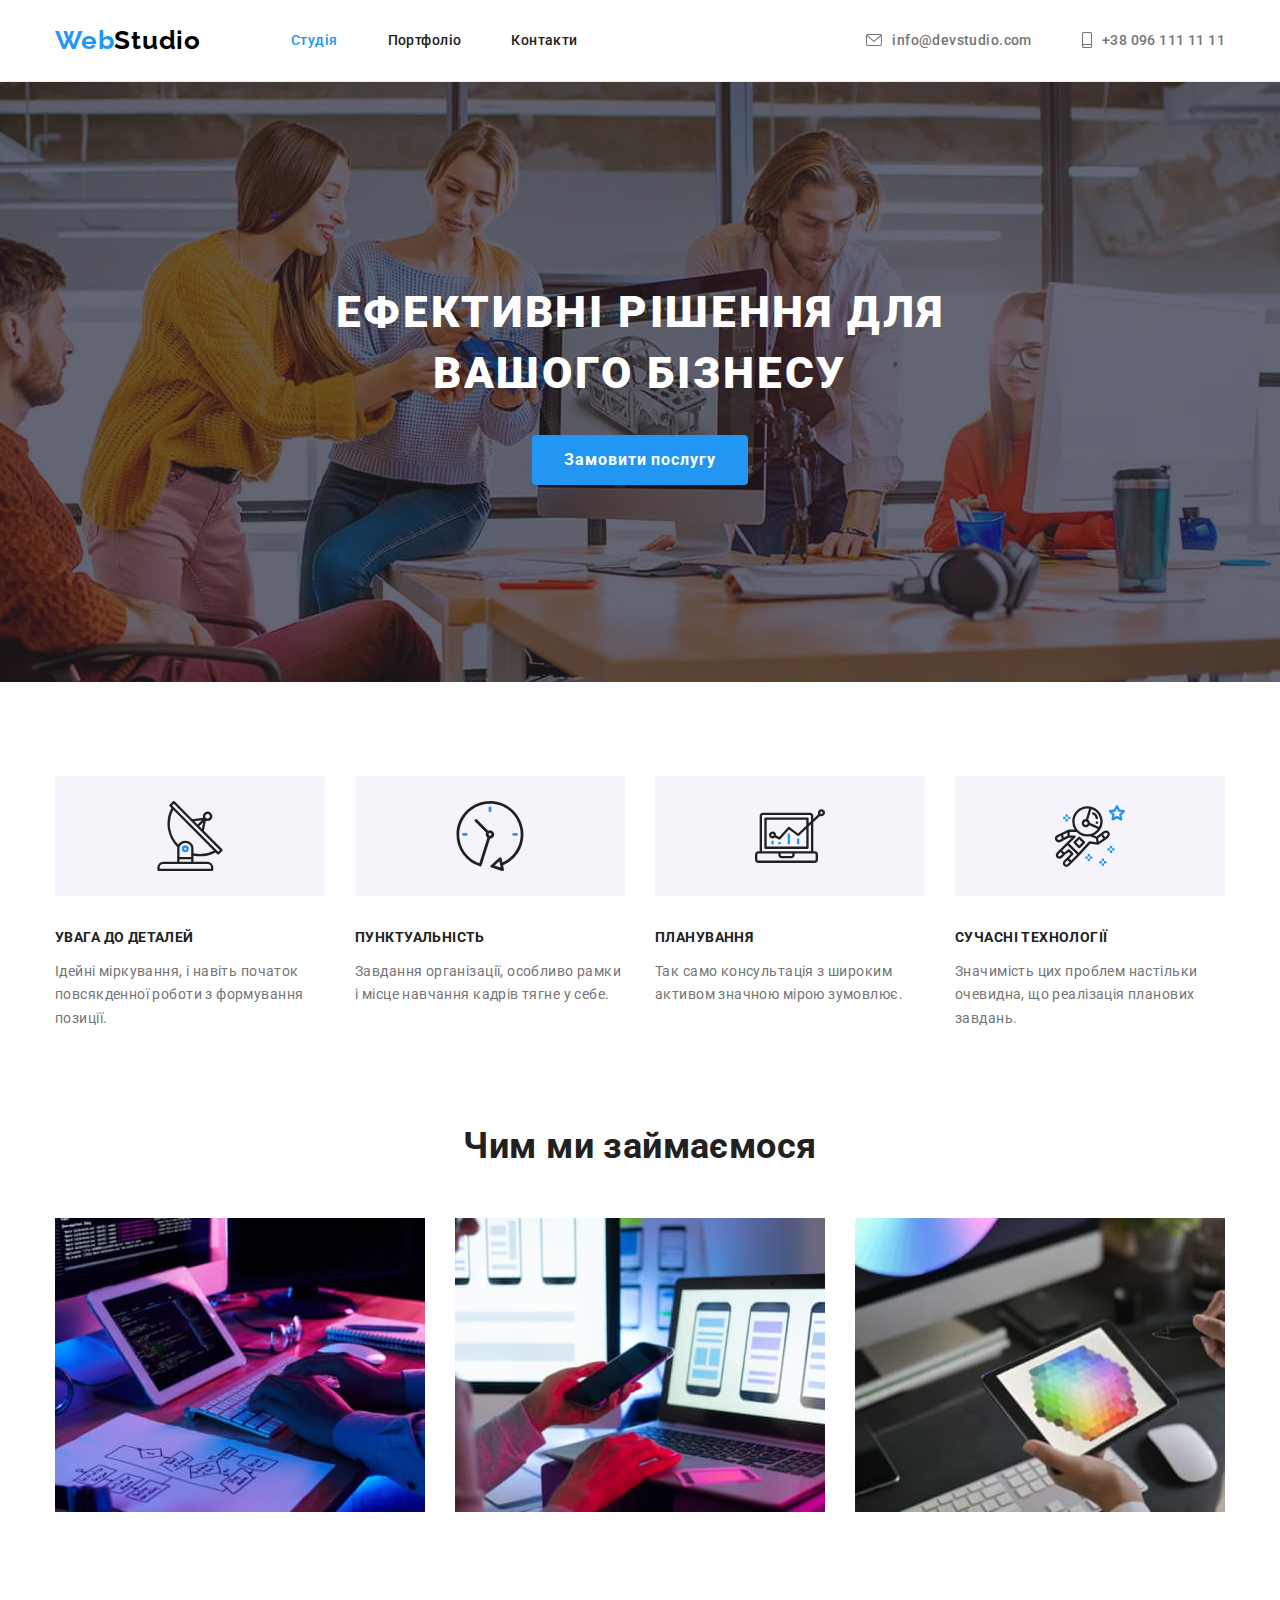
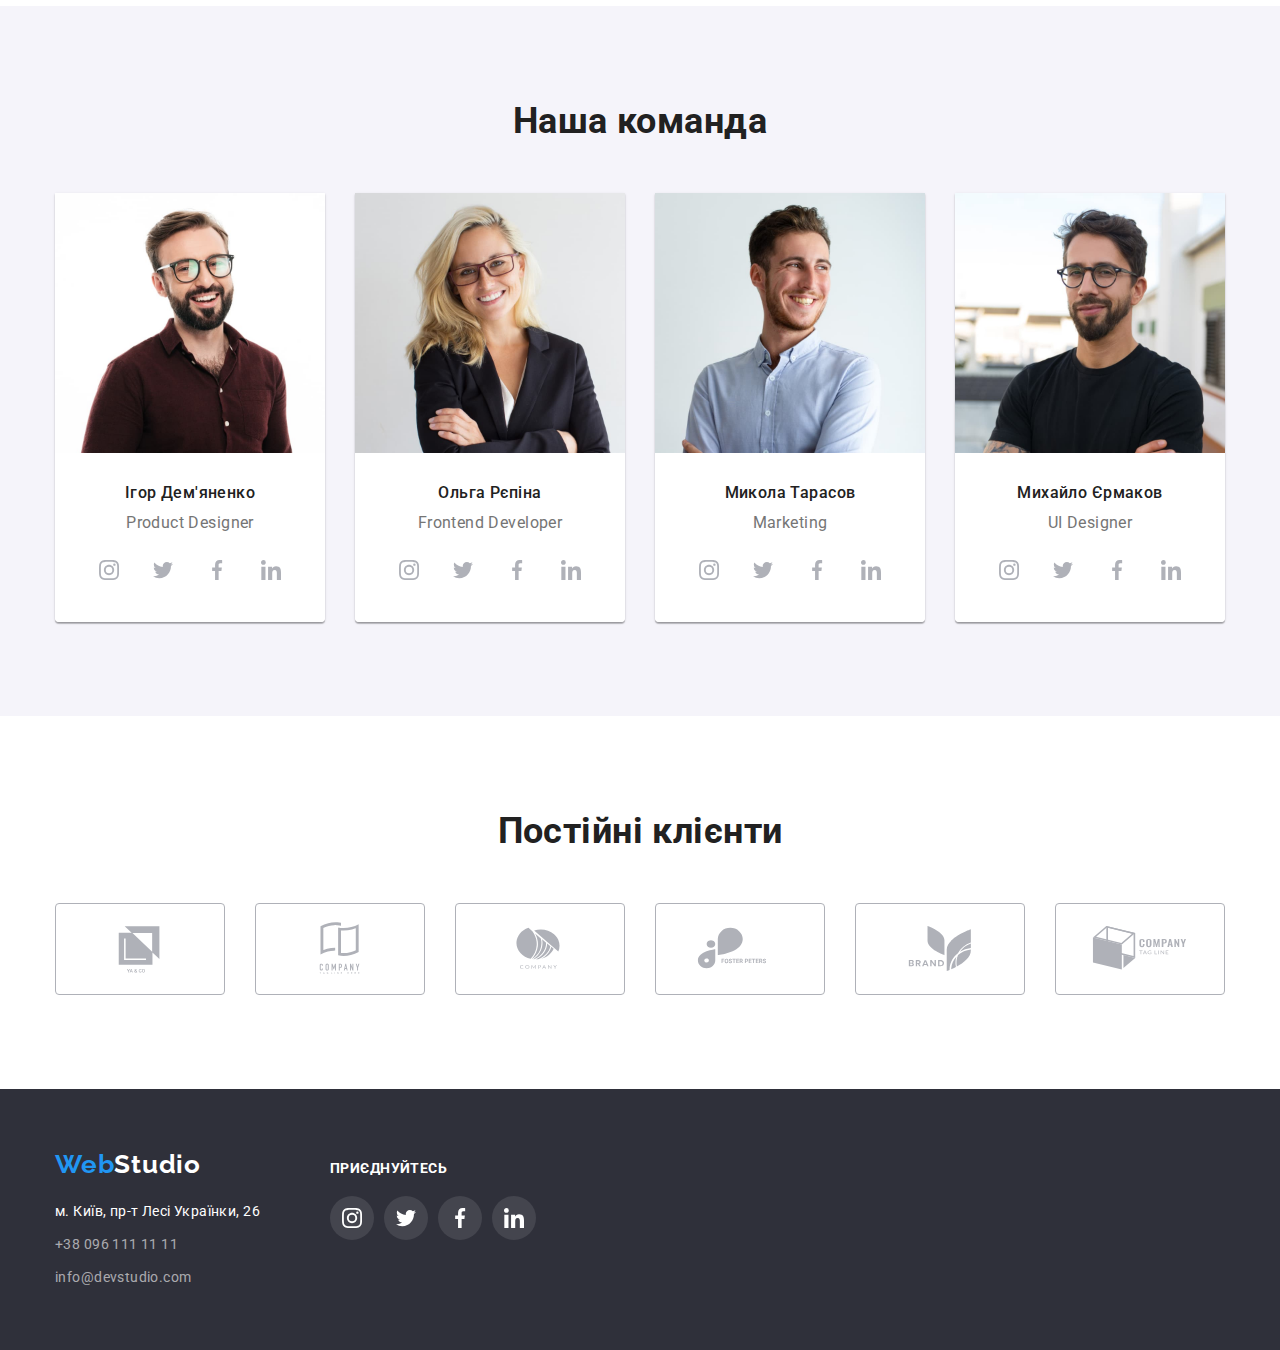
==== index.html @ 9cc28a0f "Initial data" ====
<!DOCTYPE html>
<html lang="uk">
<head>
    <meta charset="UTF-8">
    <meta http-equiv="X-UA-Compatible" content="IE=edge">
    <meta name="viewport" content="width=device-width, initial-scale=1.0">
    <link rel="preconnect" href="https://fonts.googleapis.com">
    <link rel="preconnect" href="https://fonts.gstatic.com" crossorigin>
    <link href="https://fonts.googleapis.com/css2?family=Raleway:wght@700&family=Roboto:wght@400;500;700;900&display=swap" rel="stylesheet">
    <link rel="stylesheet" href="https://cdnjs.cloudflare.com/ajax/libs/modern-normalize/1.1.0/modern-normalize.min.css">
    <link rel="stylesheet" href="./css/style.css">
    <title>Webstudio</title>
</head>
<body>
    <!-- Шапка-->
    <header class="header">
        <div class="container header-container">
            <nav class="header-nav">
                <a href="./index.html" class="logo">
                    <span class="web">Web</span>Studio
                </a>
                <ul class="nav-list list">
                    <li class="nav-item">
                        <a href="./index.html" class="link current">Студія</a>
                    </li>
                    <li class="nav-item">
                        <a href="./portfolio.html" class="link">Портфоліо</a>
                    </li>
                    <li class="nav-item">
                        <a href="" class="nav-link link">Контакти</a>
                    </li>
                </ul>
            </nav>
            
            <ul class="contact-list list">
                <li class="contact-item">
                    <a href="mailto:info@devstudio.com" class="header-mail link">
                        <svg class="mail-icon" width="16px" height="12px">
                            <use href="./images/sprite.svg#icon-mail"></use>
                        </svg>
                        info@devstudio.com
                    </a>
                </li>
                <li class="contact-item">
                    <a href="tel:+380961111111" class="header-phone link">
                        <svg class="phone-icon" width="10px" height="16px">
                            <use href="./images/sprite.svg#icon-phone"></use>
                        </svg>
                        +38 096 111 11 11
                    </a>
                </li>
            </ul>
        </div>
    </header>
    <main>
        <!-- Hero-->
        <section class="section hero">
            <div class="container">
                <h1 class="hero-title">Ефективні рішення для вашого бізнесу</h1>
                <button type="button" class="button">Замовити послугу</button>
            </div>
        </section>
        <!-- Преимущества-->
        <section class="section benefits">
            <div class="container">
                <h2 class="visually-hidden">Benefits</h2>
                <ul class="benefits-items list">
                    <li class="benefits-item">
                        <div class="benefits-icon">
                            <svg class="icon-antenna" width="70px" height="70px">
                                <use href="./images/sprite.svg#icon-antenna"></use>
                            </svg>
                        </div>
                        <h3 class="title">УВАГА ДО ДЕТАЛЕЙ</h3>
                        <p class="desc">
                            Ідейні міркування, і навіть початок <br />
                            повсякденної роботи з формування <br />
                            позиції.
                        </p>
                    </li>
                    <li class="benefits-item">
                        <div class="benefits-icon">
                            <svg class="icon-clock" width="70px" height="70px">
                                <use href="./images/sprite.svg#icon-clock"></use>
                            </svg>
                        </div>
                        <h3 class="title">ПУНКТУАЛЬНІСТЬ</h3>
                        <p class="desc">
                            Завдання організації, особливо рамки <br />
                            і місце навчання кадрів тягне у себе.
                        </p>
                    </li>
                    <li class="benefits-item">
                        <div class="benefits-icon">
                            <svg class="icon-diagram" width="70px" height="70px">
                                <use href="./images/sprite.svg#icon-diagram"></use>
                            </svg>
                        </div>
                        <h3 class="title">ПЛАНУВАННЯ</h3>
                        <p class="desc">Так само консультація з широким <br />
                            активом значною мірою зумовлює.
                        </p>
                    </li>
                    <li class="benefits-item">
                        <div class="benefits-icon">
                            <svg class="icon-astronaut" width="70px" height="70px">
                                <use href="./images/sprite.svg#icon-astronaut"></use>
                            </svg>
                        </div>
                        <h3 class="title">СУЧАСНІ ТЕХНОЛОГІЇ</h3>
                        <p class="desc">Значимість цих проблем настільки <br />
                            очевидна, що реалізація планових <br />
                            завдань.
                        </p>
                    </li>
                </ul>
            </div>
        </section>
        <!-- Направления работы-->
        <section class="section activities">
            <div class="container">
                <h2 class="section-title">Чим ми займаємося</h2>
                <ul class="activities-items list">
                    <li class="activities-item">
                        <img src="./images/programming.jpg" alt="programer-working" width="370">
                    </li>
                    <li class="activities-item">
                        <img src="./images/creating.jpg" alt="designers-are-developing" width="370">
                    </li>
                    <li class="activities-item">
                        <img src="./images/design.jpg" alt="creative-artist-web-design" width="370">
                    </li>
                </ul>
            </div>
        </section>
        <!-- Команда-->
        <section class="section staff">
            <div class="container">
                <h2 class="section-title">Наша команда</h2>
                <ul class="staff-items list">
                    <li class="staff-item">
                        <img class="staff-img" src="./images/igor.jpg" alt="Product designer" width="270">
                        <div class="staff-wrap">
                            <h3 class="title">Ігор Дем'яненко</h3>
                            <p class="desc">Product Designer</p>
                            <ul class="social-links-list">
                                <li class="social-links-item">
                                    <a href="https://www.instagram.com/" class="social-link instagram" target="_blank">
                                        <svg class="social-icon" width="20px" height="20px">
                                            <use href="./images/sprite.svg#icon-instagram"></use>
                                        </svg>
                                    </a>
                                </li>
                                <li class="social-links-item">
                                    <a href="https://twitter.com/" class="social-link twitter" target="_blank">
                                        <svg class="social-icon" width="20px" height="20px">
                                            <use href="./images/sprite.svg#icon-twitter"></use>
                                        </svg>
                                    </a>
                                </li>
                                <li class="social-links-item">
                                    <a href="https://www.facebook.com/" class="social-link facebook" target="_blank">
                                        <svg class="social-icon" width="20px" height="20px">
                                            <use href="./images/sprite.svg#icon-facebook"></use>
                                        </svg>
                                    </a>
                                </li>
                                <li class="social-links-item">
                                    <a href="https://www.linkedin.com/" class="social-link linkedin" target="_blank">
                                        <svg class="social-icon" width="20px" height="20px">
                                            <use href="./images/sprite.svg#icon-linkedin"></use>
                                        </svg>
                                    </a>
                                </li>
                            </ul>
                        </div>
                    </li>
                    <li class="staff-item">
                        <img src="./images/olga.jpg" alt="Frontend Developer" width="270">
                        <div class="staff-wrap">
                            <h3 class="title">Ольга Рєпіна</h3>
                            <p class="desc">Frontend Developer</p>
                            <ul class="social-links-list">
                                <li class="social-links-item">
                                    <a href="https://www.instagram.com/" class="social-link instagram" target="_blank">
                                        <svg class="social-icon" width="20px" height="20px">
                                            <use href="./images/sprite.svg#icon-instagram"></use>
                                        </svg>
                                    </a>
                                </li>
                                <li class="social-links-item">
                                    <a href="https://twitter.com/" class="social-link twitter" target="_blank">
                                        <svg class="social-icon" width="20px" height="20px">
                                            <use href="./images/sprite.svg#icon-twitter"></use>
                                        </svg>
                                    </a>
                                </li>
                                <li class="social-links-item">
                                    <a href="https://www.facebook.com/" class="social-link facebook" target="_blank">
                                        <svg class="social-icon" width="20px" height="20px">
                                            <use href="./images/sprite.svg#icon-facebook"></use>
                                        </svg>
                                    </a>
                                </li>
                                <li class="social-links-item">
                                    <a href="https://www.linkedin.com/" class="social-link linkedin" target="_blank">
                                        <svg class="social-icon" width="20px" height="20px">
                                            <use href="./images/sprite.svg#icon-linkedin"></use>
                                        </svg>
                                    </a>
                                </li>
                            </ul>
                        </div>
                    </li>
                    <li class="staff-item">
                        <img src="./images/nicolas.jpg" alt="Marketing" width="270">
                        <div class="staff-wrap">
                            <h3 class="title">Микола Тарасов</h3>
                            <p class="desc">Marketing</p>
                            <ul class="social-links-list">
                                <li class="social-links-item">
                                    <a href="https://www.instagram.com/" class="social-link instagram" target="_blank">
                                        <svg class="social-icon" width="20px" height="20px">
                                            <use href="./images/sprite.svg#icon-instagram"></use>
                                        </svg>
                                    </a>
                                </li>
                                <li class="social-links-item">
                                    <a href="https://twitter.com/" class="social-link twitter" target="_blank">
                                        <svg class="social-icon" width="20px" height="20px">
                                            <use href="./images/sprite.svg#icon-twitter"></use>
                                        </svg>
                                    </a>
                                </li>
                                <li class="social-links-item">
                                    <a href="https://www.facebook.com/" class="social-link facebook" target="_blank">
                                        <svg class="social-icon" width="20px" height="20px">
                                            <use href="./images/sprite.svg#icon-facebook"></use>
                                        </svg>
                                    </a>
                                </li>
                                <li class="social-links-item">
                                    <a href="https://www.linkedin.com/" class="social-link linkedin" target="_blank">
                                        <svg class="social-icon" width="20px" height="20px">
                                            <use href="./images/sprite.svg#icon-linkedin"></use>
                                        </svg>
                                    </a>
                                </li>
                            </ul>
                        </div>
                    </li>
                    <li class="staff-item">
                        <img src="./images/michael.jpg" alt="UI Designer" width="270">
                        <div class="staff-wrap">
                            <h3 class="title">Михайло Єрмаков</h3>
                            <p class="desc">UI Designer</p>
                            <ul class="social-links-list">
                                <li class="social-links-item">
                                    <a href="https://www.instagram.com/" class="social-link instagram" target="_blank">
                                        <svg class="social-icon" width="20px" height="20px">
                                            <use href="./images/sprite.svg#icon-instagram"></use>
                                        </svg>
                                    </a>
                                </li>
                                <li class="social-links-item">
                                    <a href="https://twitter.com/" class="social-link twitter" target="_blank">
                                        <svg class="social-icon" width="20px" height="20px">
                                            <use href="./images/sprite.svg#icon-twitter"></use>
                                        </svg>
                                    </a>
                                </li>
                                <li class="social-links-item">
                                    <a href="https://www.facebook.com/" class="social-link facebook" target="_blank">
                                        <svg class="social-icon" width="20px" height="20px">
                                            <use href="./images/sprite.svg#icon-facebook"></use>
                                        </svg>
                                    </a>
                                </li>
                                <li class="social-links-item">
                                    <a href="https://www.linkedin.com/" class="social-link linkedin" target="_blank">
                                        <svg class="social-icon" width="20px" height="20px">
                                            <use href="./images/sprite.svg#icon-linkedin"></use>
                                        </svg>
                                    </a>
                                </li>
                            </ul>
                        </div>
                    </li>
                </ul>
            </div>
        </section>
        <section class="section clients">
            <div class="container">
                <p class="clients-title">Постійні клієнти</p>
                <ul class="clients-list list">
                    <li class="clients-item">
                        <a href="" class="company link">
                            <svg class="clients-icon" width="106px" height="60px">
                                <use href="./images/sprite.svg#icon-logo1"></use>
                            </svg>
                        </a>
                    </li>
                    <li class="clients-item">
                        <a href="" class="company link">
                            <svg class="clients-icon" width="106px" height="60px">
                                <use href="./images/sprite.svg#icon-logo2"></use>
                            </svg>
                        </a>
                    </li>
                    <li class="clients-item">
                        <a href="" class="company link">
                            <svg class="clients-icon" width="106px" height="60px">
                                <use href="./images/sprite.svg#icon-logo3"></use>
                            </svg>
                        </a>
                    </li>
                    <li class="clients-item">
                        <a href="" class="company link">
                            <svg class="clients-icon" width="106px" height="60px">
                                <use href="./images/sprite.svg#icon-logo4"></use>
                            </svg>
                        </a>
                    </li>
                    <li class="clients-item">
                        <a href="" class="company link">
                            <svg class="clients-icon" width="106px" height="60px">
                                <use href="./images/sprite.svg#icon-logo5"></use>
                            </svg>
                        </a>
                    </li>
                    <li class="clients-item">
                        <a href="" class="company link">
                            <svg class="clients-icon" width="106px" height="60px">
                                <use href="./images/sprite.svg#icon-logo6"></use>
                            </svg>
                        </a>
                    </li>
                </ul>
            </div>
        </section>
    </main>
    <!-- Подвал-->
    <footer class="footer">
        <div class="container footer-container">
            <div class="footer-logo">
                <a href="./index.html" class="logo"><span class="web">Web</span>Studio</a>
                <address class="address">
                    <ul class="address-items list">
                        <li class="address-item"><a href="https://goo.gl/maps/1HNyTjw8M6VzgT2s9" class="link">м. Київ, пр-т Лесі
                                Українки, 26</a></li>
                        <li class="address-item"><a href="tel:+380961111111" class="contact link">+38 096 111 11 11</a></li>
                        <li class="address-item"><a href="mailto:info@devstudio.com" class="contact link">info@devstudio.com</a></li>
                    </ul>
                </address>
            </div>
            <div class="footer-links">
                <p class="footer-title">
                    приєднуйтесь
                </p>
                <ul class="social-links-list">
                    <li class="social-links-item">
                        <a href="https://www.instagram.com/" class="social-link footer-social" target="_blank">
                            <svg class="social-icon" width="20px" height="20px">
                                <use href="./images/sprite.svg#icon-instagram"></use>
                            </svg>
                        </a>
                    </li>
                    <li class="social-links-item">
                        <a href="https://twitter.com/" class="social-link footer-social" target="_blank">
                            <svg class="social-icon" width="20px" height="20px">
                                <use href="./images/sprite.svg#icon-twitter"></use>
                            </svg>
                        </a>
                    </li>
                    <li class="social-links-item">
                        <a href="https://www.facebook.com/" class="social-link footer-social" target="_blank">
                            <svg class="social-icon" width="20px" height="20px">
                                <use href="./images/sprite.svg#icon-facebook"></use>
                            </svg>
                        </a>
                    </li>
                    <li class="social-links-item">
                        <a href="https://www.linkedin.com/" class="social-link footer-social" target="_blank">
                            <svg class="social-icon" width="20px" height="20px">
                                <use href="./images/sprite.svg#icon-linkedin"></use>
                            </svg>
                        </a>
                    </li>
                </ul>
            </div>
        </div>
    </footer>
</body>
</html>
---- css/style.css ----
/* Root */
:root {
    --primary-text-color: #757575;
    --secondary-text-color: #212121;
    --accent-link-color: #2196F3;
    --primary-white-color: #ffffff;
    --additional-bg-color: #2F303A;
    --primary-bg-color: #F5F4FA;
    --secondary-bg-color: #F5F5F5;
    --projects-card-gap: 30px;
}

/* Hidden elements */
.visually-hidden {
    position: absolute;
    width: 1px;
    height: 1px;
    margin: -1px;
    border: 0;
    padding: 0;

    white-space: nowrap;
    clip-path: inset(100%);
    clip: rect(0 0 0 0);
    overflow: hidden;
}

/* General styles */
h1, 
h2, 
h3, 
h4, 
h5, 
h6, 
p, 
ul {
    margin: 0;
}

ul {
    padding-left: 0;
}

img {
    display: block;
    max-width: 100%;
    height: auto;
}

body {
    color: var(--primary-text-color);
    font-family: 'Roboto', sans-serif;
    letter-spacing: 0.03em;
    font-size: 14px;
}

.link {
    text-decoration: none;
}

.list {
    list-style: none;
}

.container {
    width: 1200px;
    margin: 0 auto;
    padding: 0 15px;
}

/* Header */
.header {
    border-bottom: 1px solid #ECECEC;
}

.header-nav,
.header-container {
    display: flex;
    align-items: center;
}

/* Logo */
.logo {
    display: block;
    /* padding: 32px 0; */

    color: #000000;
    font-family: 'Raleway', sans-serif;
    font-size: 26px;
    font-weight: 700;
    line-height: 1.2;
    letter-spacing: 0.03em;
    text-decoration: none;
    
}

.web {
    color: var(--accent-link-color)
}

/* Header navigation */
.nav-list {
    display: flex;
    margin-left: 90px;
}

.nav-list .nav-item+ .nav-item {
    margin-left: 50px;
}

.nav-item .link {
    display: block;
    padding: 32px 0;

    font-weight: 500;
    color: var(--secondary-text-color);
    line-height: 1.2;
    
}

.nav-item .link:hover,
.nav-item .link:focus {
    color: var(--accent-link-color)
}

/* Header contacts */
.contact-list {
    display: flex;
    align-items: center;
    margin-left: auto;
}

.contact-list .contact-item+ .contact-item {
    margin-left: 50px;
}

.nav-item .link.current {
    color: var(--accent-link-color);
}

.mail-icon, 
.phone-icon {
    fill: currentColor;
    margin-right: 10px;
}

.header-mail,
.header-phone {
    display: flex;
    align-items: center;
}

.contact-item .link{
    padding: 32px 0;
    color: var(--primary-text-color);
    font-weight: 500;
    line-height: 1.2;
}

.contact-item :hover,
.contact-item :focus {
    color: var(--accent-link-color)
}

/* Main */
.section {
    padding: 94px 0;
}
/* Hero */
.hero {
    height: 600px;
    max-width: 1600px;
    margin: 0 auto;
    padding: 200px 0;

    background-color: #C4C4C4;
    text-align: center;

    background-image: linear-gradient(to right, 
    rgba(47, 48, 58, 0.4),
    rgba(47, 48, 58, 0.4)),
    url(../images/hero-bg.jpg);
    background-repeat: no-repeat;
    background-size: cover;
    background-position: center;    
}

.hero-title {
    color: var(--primary-white-color);
    font-size: 44px;
    font-weight: 900;
    line-height: 1.4;
    letter-spacing: 0.06em;
    text-transform: uppercase;
    margin: 0 auto 30px auto;
    width: 696px;
    
}
/* Hero button */
.button {
    padding: 10px 32px;
    color: var(--primary-white-color);
    background-color: var(--accent-link-color);
    cursor: pointer;
    border: none;
    font-weight: 700;
    font-family: inherit;
    font-size: 16px;
    line-height: 1.9;
    letter-spacing: 0.06em;
    border-radius: 4px;

}

/* Benefits */
.benefits {
    line-height: 1.7;
    padding: 94px 0;
}

.benefits-items {
    display: flex;
    justify-content: center;
}

.benefits-items .benefits-item+ .benefits-item {
    margin-left: 30px;
}

.benefits .title {
    color: var(--secondary-text-color);
    font-weight: 700;
    font-size: inherit;
    margin-bottom: 10px;
}

.benefits-item {
    width: 270px;
}

.benefits-icon {
    display: flex;
    justify-content: center;
    align-items: center;
    height: 120px;
    margin-bottom: 30px;
    background-color: var(--primary-bg-color);
}


.section-title {
    color: var(--secondary-text-color);
    font-weight: 700;
    font-size: 36px;
    line-height: 1.2;
    text-align: center;
    margin-bottom: 50px;
}

/* Activities */
.activities {
    padding-top: 0;
}

.activities-items {
    display: flex;
}

.activities-items .activities-item+ .activities-item {
    margin-left: 30px;
}
.activities-item {
    width: 370px;
}

/* Staff */
.staff {
    background-color: var(--primary-bg-color);
}

.staff-items {
    display: flex;
}

.staff-items .staff-item+ .staff-item {
    margin-left: 30px;
}
.staff .title {
    color: var(--secondary-text-color);
    font-size: 16px;
    font-weight: 500;
    line-height: 1.2;
    margin-bottom: 10px;
}
.staff .desc {
    font-size: 16px;
    line-height: 1.2;
    margin-bottom: 16px;
}

.staff-item {
    width: 270px;
    box-shadow: 0px 1px 3px rgba(0, 0, 0, 0.12), 0px 1px 1px rgba(0, 0, 0, 0.14), 0px 2px 1px rgba(0, 0, 0, 0.2);
    border-radius: 0px 0px 4px 4px;
}

.staff-wrap {
    padding: 30px 0;
    text-align: center;
    background-color: rgba(255, 255, 255, 1);
    border-radius: 0px 0px 4px 4px;
}

.social-links-list {
    display: flex;
    align-items: center;
    justify-content: center;
    list-style: none;
   }

.social-link {
    display: flex;
    width: 44px;
    height: 44px;
    justify-content: center;
    align-items: center;
    border-radius: 50%;
    color: rgba(175, 177, 184, 1)
}

.social-link:hover,
.social-link:focus {
    background-color: var(--accent-link-color);
    color: var(--primary-white-color)
}

.social-icon {
    fill: currentColor;
}

.social-links-list .social-links-item+ .social-links-item {
    margin-left: 10px;
}

/* Clients */
.clients-title {
    font-weight: 700;
    font-size: 36px;
    line-height: 1.2;
    text-align: center;
    color: rgba(33, 33, 33, 1);
    margin-bottom: 50px;
}

.clients-list {
    display: flex;
    align-items: center;
    justify-content: center;
    list-style: none;
}

.clients-list .clients-item+ .clients-item {
    margin-left: 30px;
}

.company {
    display: flex;
    align-items: center;
    justify-content: center;
    width: 170px;
    height: 92px;
    border: 1px solid #AFB1B8;
    border-radius: 4px;
    color: rgba(175, 177, 184, 1);
}

.company:hover {
    color: var(--accent-link-color);
    border: 1px solid var(--accent-link-color);
}

.clients-icon {
    fill: currentColor;
}


/* Footer */
.footer {
    background-color: var(--additional-bg-color);
    padding: 60px 0;
}

.footer-container {
    display: flex;
    align-items: baseline;

}

.footer .logo {
    color: var(--primary-white-color);
    padding: 0;
    margin-bottom: 20px;
}
.address {
    font-style: normal;
}

.address-item{
    margin-bottom: 9px;
}

.address-item:last-child {
    margin-bottom: 0;
}

.address .link {
    color: var(--primary-white-color);
    line-height: 1.7;
}

.address .link:hover,
.address .link:focus {
    color: var(--accent-link-color)
}

.address .contact {
    color: rgba(255, 255, 255, 0.6);
}

.footer-links {
    margin-left: 70px;
}

.footer-title {
    text-transform: uppercase;
    font-weight: 700;
    line-height: 1.1;
    color: var(--primary-white-color);
    margin-bottom: 20px;
}

.footer-social {
    background-color: rgba(255, 255, 255, 0.1);
    color: var(--primary-white-color);
}

/* Portfolio */
/* Кнопки фильтра */
.filter-items {
    display: flex;
    justify-content: center;
    padding-bottom: 50px;
}

.filter-btn {
    color: var(--secondary-text-color);
    background-color: var(--primary-bg-color);
    cursor: pointer;
    /* border: none; */
    font-weight: 500;
    /* font-size: 16px; */
    line-height: 1.6;
    letter-spacing: 0.03em;
    text-align: center;
}

.filter-items .item {
    margin-left: 8px;
}

.item .button {
    padding: 6px 22px;
}

.filter-btn:focus,
.filter-btn:hover {
    color: var(--primary-white-color);
    background-color: var(--accent-link-color);
    cursor: pointer;
    border: none;
    font-weight: 500;
    font-size: 16px;
    line-height: 1.6;
    text-align: center;
    box-shadow: 0px 3px 1px rgba(0, 0, 0, 0.1), 0px 1px 2px rgba(0, 0, 0, 0.08), 0px 2px 2px rgba(0, 0, 0, 0.12);
}
/* Projects */
.portfolio-filter {
    padding: 94px 0;
}
.projects .title {
    color: var(--secondary-text-color);
    font-weight: 700;
    font-size: 18;
    line-height: 2;
    letter-spacing: 0.06em;
}

.projects .desc {
    margin-top: 4px;
    font-size: 16px;
    line-height: 1.9;
}

.projects {
    display: flex;
    flex-wrap: wrap;
    margin-left: calc(-1 * var(--projects-card-gap));
    margin-top: calc(-1 * var(--projects-card-gap));
}

.projects .item {
    flex-basis: calc(100% / 3 - var(--projects-card-gap));
    margin-left: var(--projects-card-gap);
    margin-top: var(--projects-card-gap);
}

.card-content {
    padding: 20px 24px;
    border: 1px solid #EEEEEE;
    border-top: none;
    background-color: var(--primary-white-color);
}

.card-link {
    text-decoration: none;
    display: block;
    color: var(--primary-text-color);
}

.card-link:hover,
.card-link:focus {
    box-shadow: 0px 1px 1px rgba(0, 0, 0, 0.12), 0px 4px 4px rgba(0, 0, 0, 0.06), 1px 4px 6px rgba(0, 0, 0, 0.16);
}
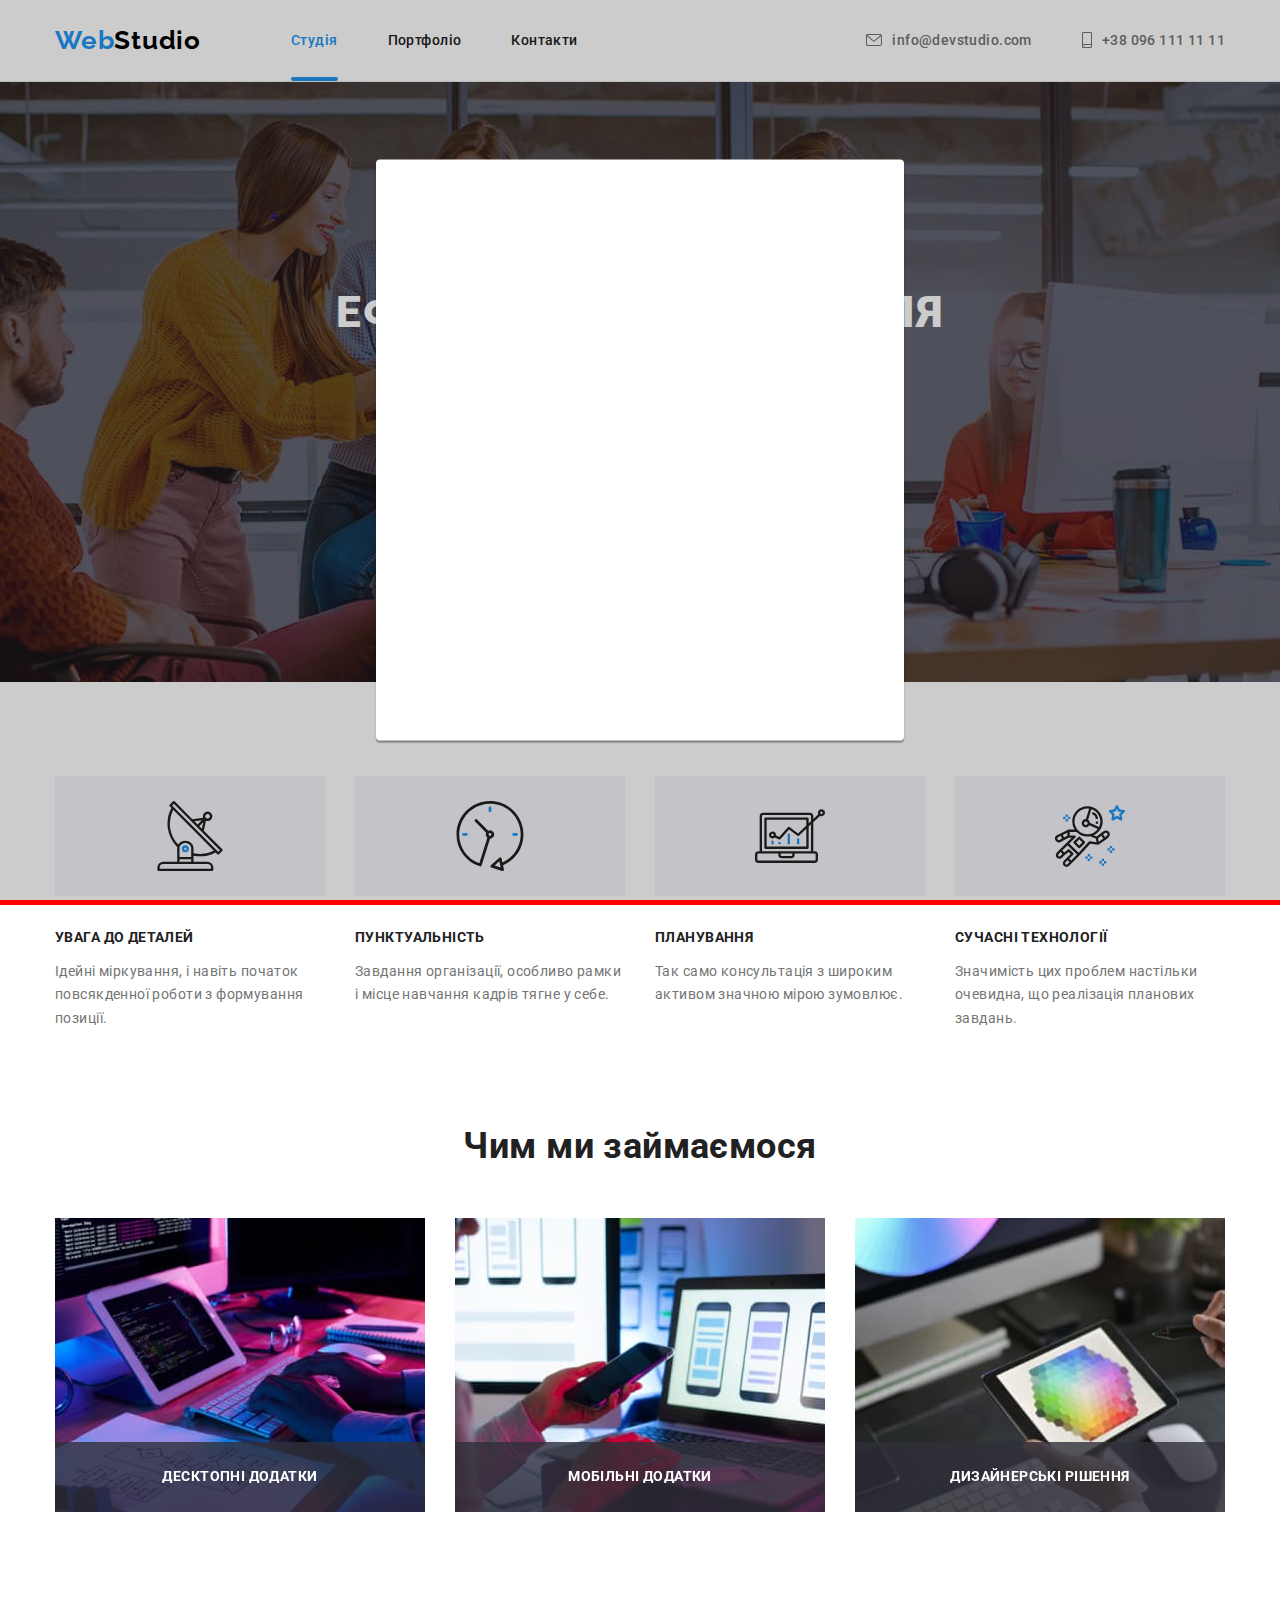
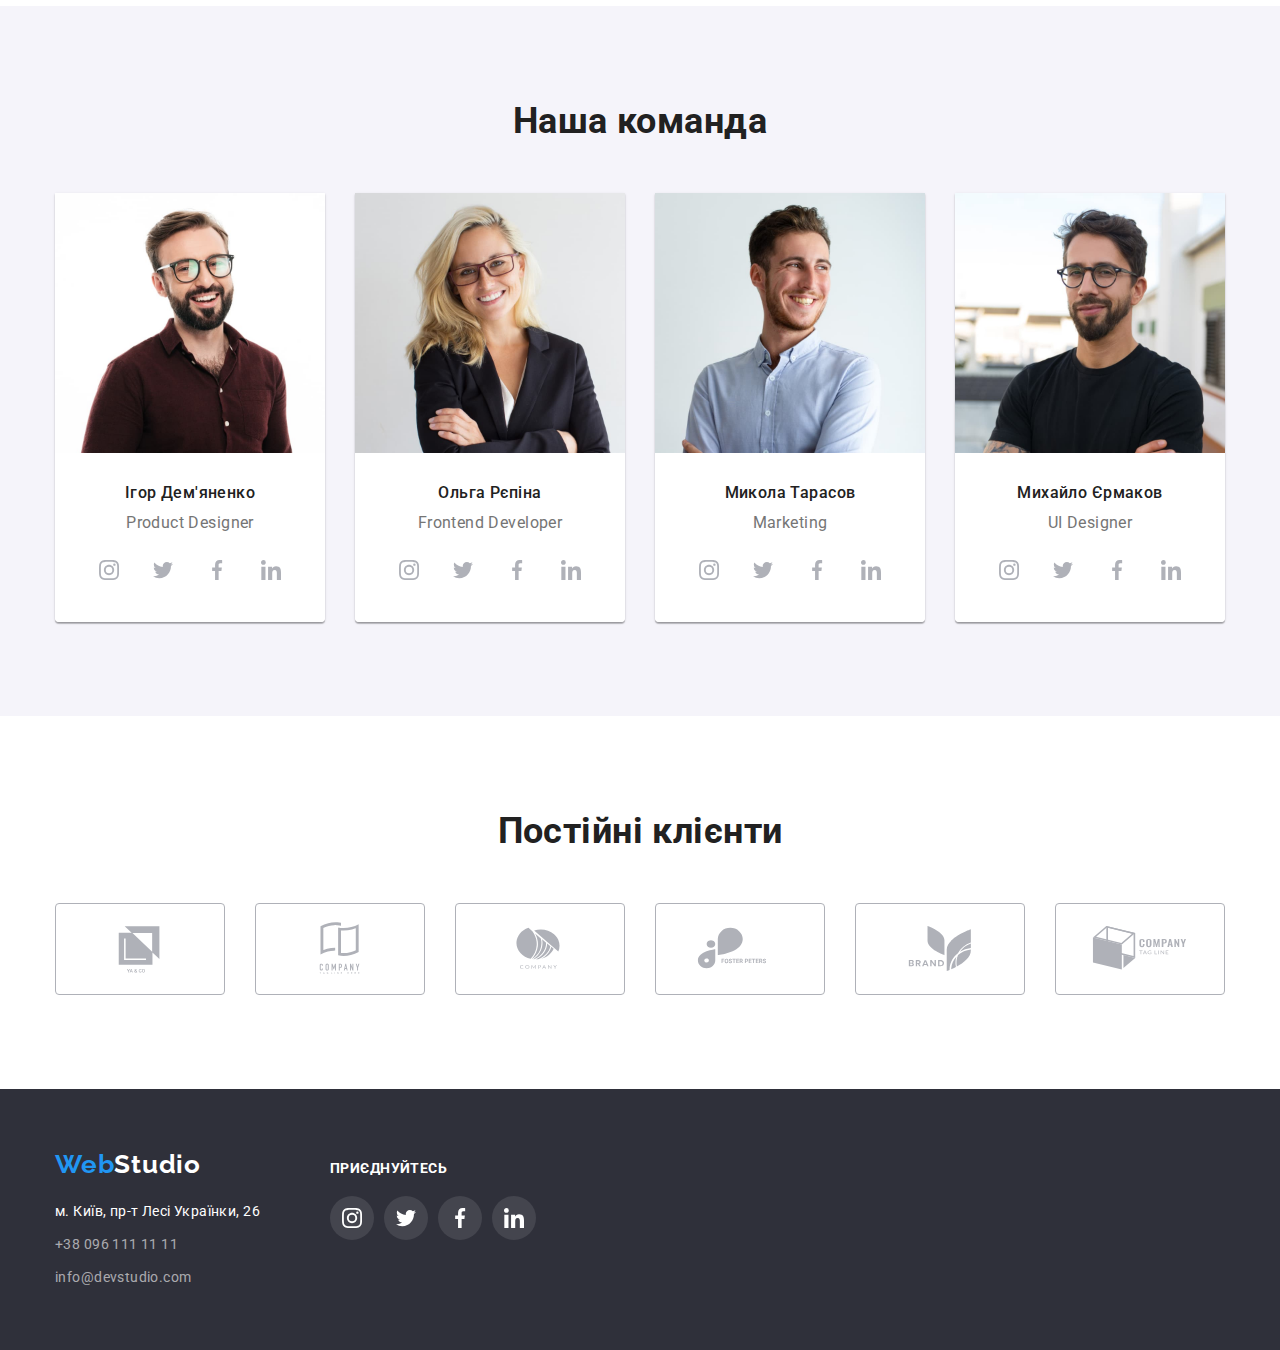
==== commit a3fbeded: "A part of hw" ====
--- a/index.html
+++ b/index.html
@@ -27,7 +27,7 @@
                         <a href="./portfolio.html" class="link">Портфоліо</a>
                     </li>
                     <li class="nav-item">
-                        <a href="" class="nav-link link">Контакти</a>
+                        <a href="" class="link">Контакти</a>
                     </li>
                 </ul>
             </nav>
@@ -59,6 +59,11 @@
                 <h1 class="hero-title">Ефективні рішення для вашого бізнесу</h1>
                 <button type="button" class="button">Замовити послугу</button>
             </div>
+            <div class="backdrop">
+                <div class="modal">
+                    
+                </div>
+            </div>
         </section>
         <!-- Преимущества-->
         <section class="section benefits">
@@ -122,13 +127,34 @@
                 <h2 class="section-title">Чим ми займаємося</h2>
                 <ul class="activities-items list">
                     <li class="activities-item">
-                        <img src="./images/programming.jpg" alt="programer-working" width="370">
+                        <div class="activities-thumb">
+                            <img src="./images/programming.jpg" alt="programer-working" width="370">
+                            <div class="activities-desc">
+                                <p class="activities-text">
+                                    Десктопні додатки
+                                </p>
+                            </div>
+                        </div>
                     </li>
                     <li class="activities-item">
-                        <img src="./images/creating.jpg" alt="designers-are-developing" width="370">
+                        <div class="activities-thumb">
+                            <img src="./images/creating.jpg" alt="designers-are-developing" width="370">
+                            <div class="activities-desc">
+                                <p class="activities-text">
+                                    Мобільні додатки
+                                </p>
+                            </div>
+                        </div>
                     </li>
                     <li class="activities-item">
-                        <img src="./images/design.jpg" alt="creative-artist-web-design" width="370">
+                        <div class="activities-thumb">
+                            <img src="./images/design.jpg" alt="creative-artist-web-design" width="370">
+                            <div class="activities-desc">
+                                <p class="activities-text">
+                                    Дизайнерські рішення
+                                </p>
+                            </div>
+                        </div>
                     </li>
                 </ul>
             </div>
--- a/css/style.css
+++ b/css/style.css
@@ -108,7 +108,10 @@
     margin-left: 50px;
 }
 
+
 .nav-item .link {
+    position: relative;
+
     display: block;
     padding: 32px 0;
 
@@ -116,6 +119,22 @@
     color: var(--secondary-text-color);
     line-height: 1.2;
     
+}
+
+.nav-item .current::after {
+    content: "";
+
+    position: absolute;
+    left: 0;
+    bottom: 0;
+
+    display: block;
+    width: 100%;
+    height: 4px;
+    border-radius: 2px;
+
+    background-color: var(--accent-link-color);
+
 }
 
 .nav-item .link:hover,
@@ -212,6 +231,32 @@
 
 }
 
+.backdrop {
+    position: fixed;
+    left: 0px;
+    top: 0px;
+    
+    min-width: 100%;
+    min-height: 100%;
+    
+    background: rgba(0, 0, 0, 0.2);
+    outline: 5px solid red;
+}
+
+.modal {
+    position: absolute;
+    top: 50%;
+    left: 50%;
+    transform: translate(-50%, -50%);
+
+    min-width: 528px;
+    min-height: 581px;
+
+    background-color: var(--primary-white-color);
+    box-shadow: 0px 1px 3px rgba(0, 0, 0, 0.12), 0px 1px 1px rgba(0, 0, 0, 0.14), 0px 2px 1px rgba(0, 0, 0, 0.2);
+    border-radius: 4px;
+}
+
 /* Benefits */
 .benefits {
     line-height: 1.7;
@@ -273,7 +318,30 @@
     width: 370px;
 }
 
+.activities-thumb {
+    position: relative;
+}
+
+.activities-desc {
+    position: absolute;
+    left: 0;
+    bottom: 0;
+
+    display: flex;
+    align-items: center;
+    justify-content: center;
+    width: 100%;
+    height: 70px;
+
+    color: var(--primary-white-color);
+    background-color: rgba(47, 48, 58, 0.8);
+    font-weight: 700;
+    line-height: 1.1;
+    text-transform: uppercase;
+}
+
 /* Staff */
+
 .staff {
     background-color: var(--primary-bg-color);
 }
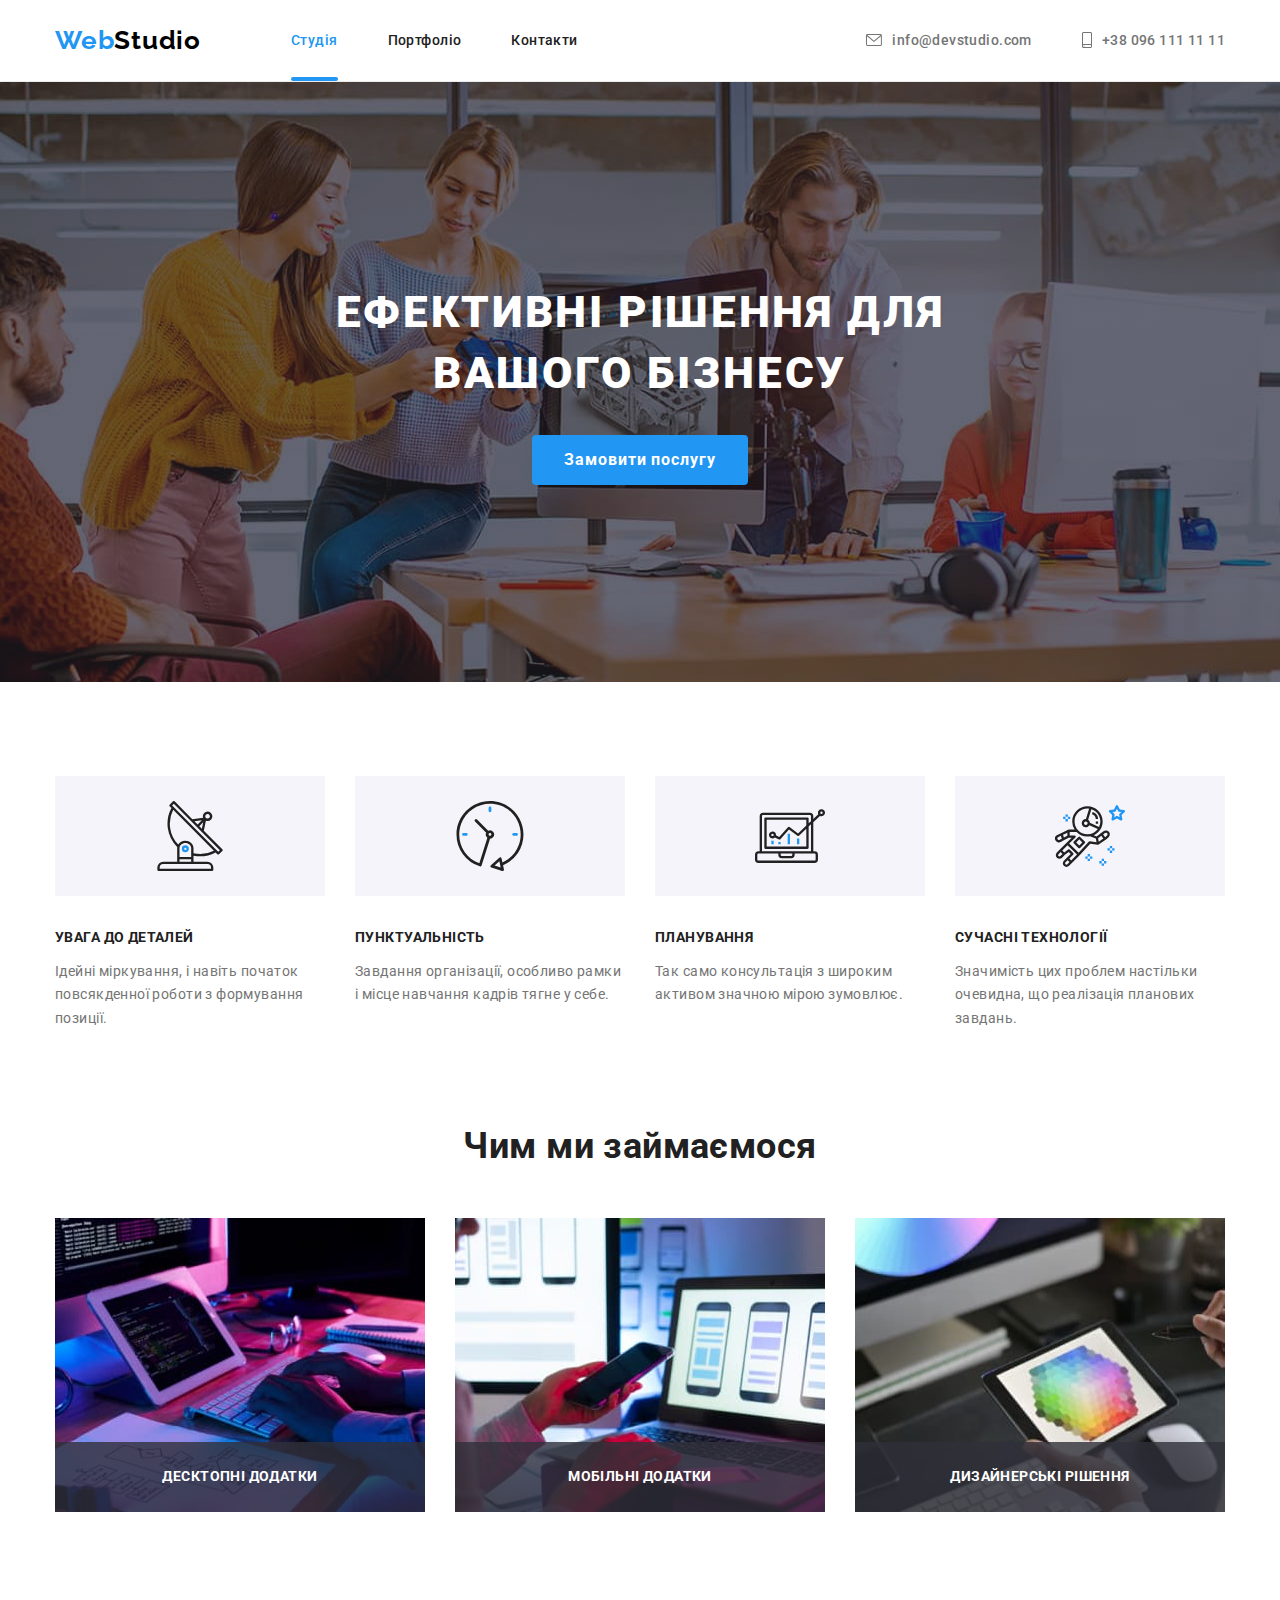
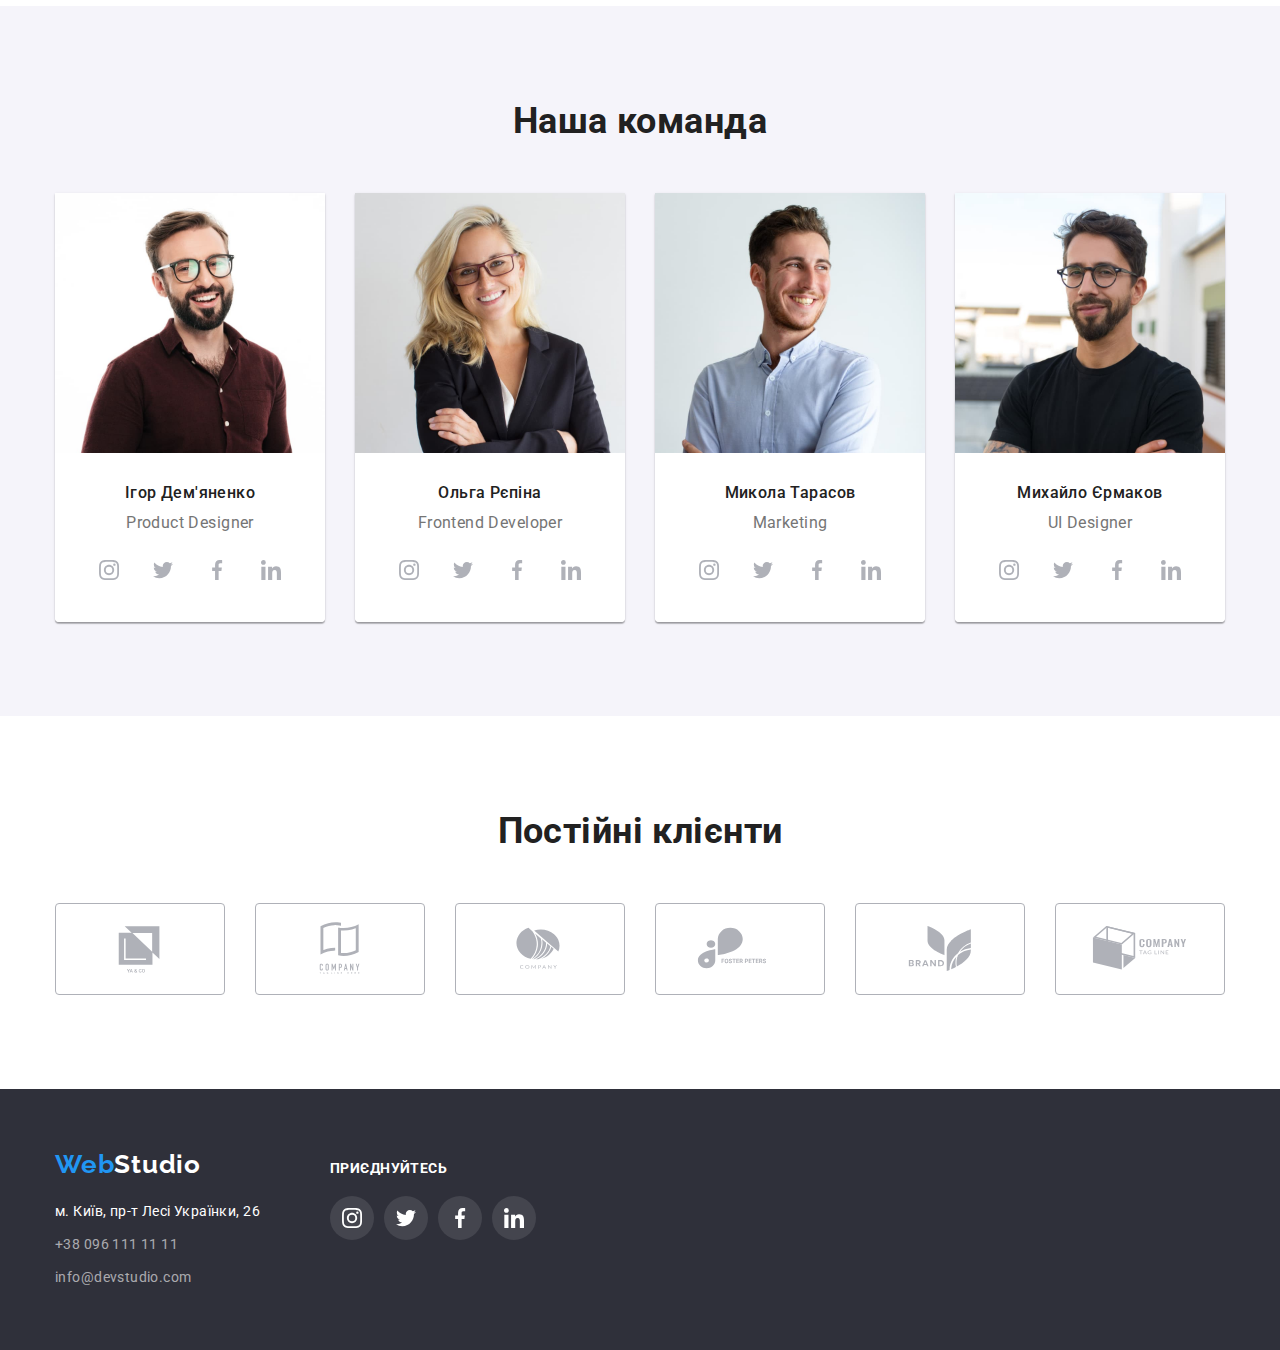
==== commit 5545567b: "hw done" ====
--- a/index.html
+++ b/index.html
@@ -57,11 +57,13 @@
         <section class="section hero">
             <div class="container">
                 <h1 class="hero-title">Ефективні рішення для вашого бізнесу</h1>
-                <button type="button" class="button">Замовити послугу</button>
-            </div>
-            <div class="backdrop">
+                <button type="button" class="button" data-modal-open>Замовити послугу</button>
+            </div>
+            <div class="backdrop is-hidden" data-modal>
                 <div class="modal">
-                    
+                    <button class="button-close" data-modal-close>
+                        <img src="./images/close.svg" alt="button close">
+                    </button>
                 </div>
             </div>
         </section>
@@ -416,5 +418,6 @@
             </div>
         </div>
     </footer>
+<script src="./js/modal.js"></script>
 </body>
 </html>--- a/css/style.css
+++ b/css/style.css
@@ -119,6 +119,7 @@
     color: var(--secondary-text-color);
     line-height: 1.2;
     
+    transition: color 250ms cubic-bezier(0.4, 0, 0.2, 1);
 }
 
 .nav-item .current::after {
@@ -174,6 +175,8 @@
     color: var(--primary-text-color);
     font-weight: 500;
     line-height: 1.2;
+
+    transition: color 250ms cubic-bezier(0.4, 0, 0.2, 1);
 }
 
 .contact-item :hover,
@@ -240,7 +243,17 @@
     min-height: 100%;
     
     background: rgba(0, 0, 0, 0.2);
-    outline: 5px solid red;
+
+    transform: scale(1);
+    transition: opacity 250ms cubic-bezier(0.4, 0, 0.2, 1), 
+    visibility 250ms cubic-bezier(0.4, 0, 0.2, 1), transform 250ms cubic-bezier(0.4, 0, 0.2, 1);
+}
+
+.backdrop.is-hidden {
+    opacity: 0;
+    pointer-events: none;
+    visibility: hidden;
+    transform: scale(0.2);
 }
 
 .modal {
@@ -257,6 +270,17 @@
     border-radius: 4px;
 }
 
+.button-close {
+    position: absolute;
+    top: 8px;
+    right: 8px;
+
+    display: inline-block;
+    padding: 0;
+    border: none;
+    border-radius: 50%;
+    cursor: pointer;
+}
 /* Benefits */
 .benefits {
     line-height: 1.7;
@@ -393,7 +417,11 @@
     justify-content: center;
     align-items: center;
     border-radius: 50%;
-    color: rgba(175, 177, 184, 1)
+    color: rgba(175, 177, 184, 1);
+    background-color: var(--primary-white-color);
+
+    transition: color 250ms cubic-bezier(0.4, 0, 0.2, 1), 
+    background-color 250ms cubic-bezier(0.4, 0, 0.2, 1);
 }
 
 .social-link:hover,
@@ -440,6 +468,9 @@
     border: 1px solid #AFB1B8;
     border-radius: 4px;
     color: rgba(175, 177, 184, 1);
+
+    transition: color 250ms cubic-bezier(0.4, 0, 0.2, 1), 
+    border 250ms cubic-bezier(0.4, 0, 0.2, 1);
 }
 
 .company:hover {
@@ -484,6 +515,8 @@
 .address .link {
     color: var(--primary-white-color);
     line-height: 1.7;
+
+    transition: color 250ms cubic-bezier(0.4, 0, 0.2, 1);
 }
 
 .address .link:hover,
@@ -530,6 +563,10 @@
     line-height: 1.6;
     letter-spacing: 0.03em;
     text-align: center;
+
+    transition: color 250ms cubic-bezier(0.4, 0, 0.2, 1), 
+                background-color 250ms cubic-bezier(0.4, 0, 0.2, 1), 
+                box-shadow 250ms cubic-bezier(0.4, 0, 0.2, 1);
 }
 
 .filter-items .item {
@@ -594,9 +631,54 @@
     text-decoration: none;
     display: block;
     color: var(--primary-text-color);
+    
+    transition: box-shadow 250ms cubic-bezier(0.4, 0, 0.2, 1);
 }
 
 .card-link:hover,
 .card-link:focus {
     box-shadow: 0px 1px 1px rgba(0, 0, 0, 0.12), 0px 4px 4px rgba(0, 0, 0, 0.06), 1px 4px 6px rgba(0, 0, 0, 0.16);
 }
+
+.card-thumb {
+    position: relative;
+    overflow: hidden;
+}
+
+.card-desc {
+    position: absolute;
+    top:50%;
+    left: 50%;
+    transform: translate(-50%, -50%);
+    width: 322px;
+
+    font-weight: 400;
+    font-size: 18px;
+    line-height: 1.6;
+    color: var(--primary-white-color);
+
+    opacity: 0;
+    transition: opacity 250ms cubic-bezier(0.4, 0, 0.2, 1);
+}
+
+.card-link:hover .card-desc,
+.card-link:focus .card-desc {
+    opacity: 1;
+}
+
+.card-overlay {
+    position: absolute;
+    width: 100%;
+    height: 100%;
+    background-color: rgba(33, 150, 243, 0.9);
+    opacity: 0;
+    transform: translateY(0);
+    transition: transform 250ms cubic-bezier(0.4, 0, 0.2, 1), 
+                opacity 250ms cubic-bezier(0.4, 0, 0.2, 1);
+}
+
+.card-link:hover .card-overlay,
+.card-link:focus .card-overlay {
+    transform: translateY(-100%);
+    opacity: 0.9;
+}